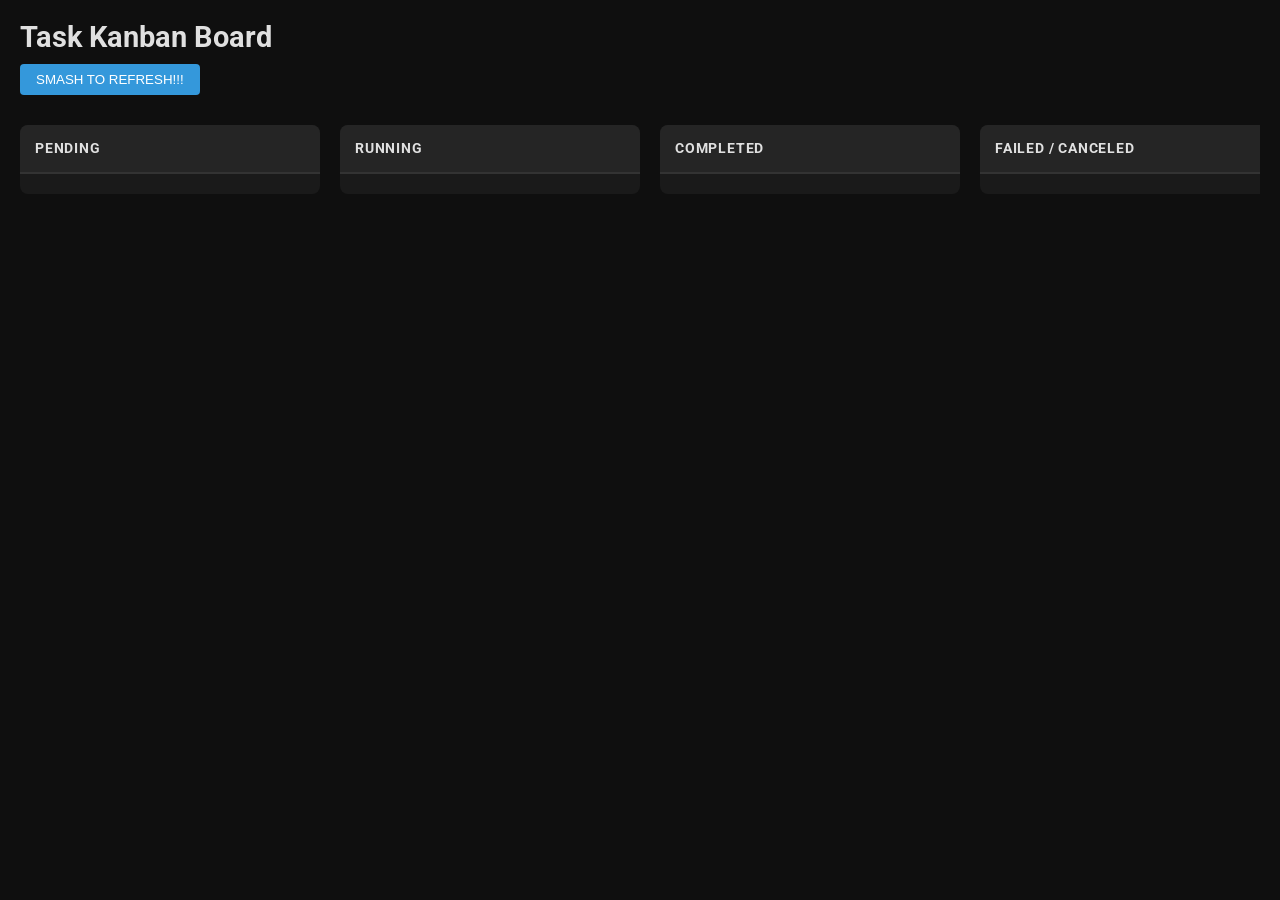
==== g3lobster/static/board.html @ 7b5b7f4e "feat: add board route and improve agent status rendering - Add routes_board.py for board functionali" ====
<!doctype html>
<html lang="en">
  <head>
    <meta charset="utf-8" />
    <meta name="viewport" content="width=device-width, initial-scale=1" />
    <title>g3lobster Kanban Board</title>
    <link rel="preconnect" href="https://fonts.googleapis.com" />
    <link rel="preconnect" href="https://fonts.gstatic.com" crossorigin />
    <link
      href="https://fonts.googleapis.com/css2?family=Roboto:wght@400;500;700&family=Roboto+Mono:wght@400&display=swap"
      rel="stylesheet"
    />
    <link rel="stylesheet" href="/ui/css/zen.css" />
    <style>
      body {
        background: #0f0f0f;
        color: #e0e0e0;
        font-family: 'Roboto', sans-serif;
        margin: 0;
        padding: 20px;
      }
      .board {
        display: flex;
        gap: 20px;
        overflow-x: auto;
        padding-bottom: 20px;
      }
      .column {
        background: #1a1a1a;
        border-radius: 8px;
        min-width: 300px;
        max-width: 350px;
        display: flex;
        flex-direction: column;
        max-height: calc(100vh - 100px);
      }
      .column-header {
        padding: 15px;
        background: #252525;
        border-radius: 8px 8px 0 0;
        font-weight: 700;
        text-transform: uppercase;
        font-size: 0.9rem;
        letter-spacing: 0.05rem;
        border-bottom: 2px solid #333;
      }
      .task-list {
        padding: 10px;
        overflow-y: auto;
        flex-grow: 1;
      }
      .task-card {
        background: #2a2a2a;
        border-radius: 6px;
        padding: 12px;
        margin-bottom: 10px;
        border-left: 4px solid #444;
        box-shadow: 0 2px 4px rgba(0,0,0,0.2);
        cursor: pointer;
        transition: transform 0.1s;
      }
      .task-card:hover {
        transform: translateY(-2px);
        background: #333;
      }
      .task-prompt {
        font-size: 0.95rem;
        margin-bottom: 8px;
        line-height: 1.4;
      }
      .task-meta {
        font-size: 0.75rem;
        color: #888;
        display: flex;
        justify-content: space-between;
        align-items: center;
      }
      .agent-tag {
        background: #3d3d3d;
        color: #ccc;
        padding: 2px 6px;
        border-radius: 4px;
        font-family: 'Roboto Mono', monospace;
      }

      /* Status colors */
      .status-pending { border-left-color: #f1c40f; }
      .status-running { border-left-color: #3498db; }
      .status-completed { border-left-color: #2ecc71; }
      .status-failed { border-left-color: #e74c3c; }
      .status-canceled { border-left-color: #95a5a6; }

      header {
        margin-bottom: 30px;
      }
      h1 {
        margin: 0;
        font-size: 1.8rem;
      }
      .refresh-btn {
        background: #3498db;
        color: white;
        border: none;
        padding: 8px 16px;
        border-radius: 4px;
        cursor: pointer;
        font-weight: 500;
        margin-top: 10px;
      }
      .refresh-btn:hover { background: #2980b9; }
    </style>
  </head>
  <body>
    <header>
      <h1>Task Kanban Board</h1>
      <button class="refresh-btn" onclick="fetchTasks()">SMASH TO REFRESH!!!</button>
    </header>

    <div class="board">
      <div class="column" id="col-pending">
        <div class="column-header">Pending</div>
        <div class="task-list"></div>
      </div>
      <div class="column" id="col-running">
        <div class="column-header">Running</div>
        <div class="task-list"></div>
      </div>
      <div class="column" id="col-completed">
        <div class="column-header">Completed</div>
        <div class="task-list"></div>
      </div>
      <div class="column" id="col-terminal">
        <div class="column-header">Failed / Canceled</div>
        <div class="task-list"></div>
      </div>
    </div>

    <script>
      async function fetchTasks() {
        try {
          // Get the API key from some standard place if possible, 
          // but for /ui it should be exempt if configured.
          const response = await fetch('/board/tasks');
          if (!response.ok) throw new Error('SMASH FAILED: ' + response.statusText);
          const data = await response.json();
          renderBoard(data.tasks);
        } catch (err) {
          console.error(err);
          alert(err.message);
        }
      }

      function renderBoard(tasks) {
        const cols = {
          pending: document.querySelector('#col-pending .task-list'),
          running: document.querySelector('#col-running .task-list'),
          completed: document.querySelector('#col-completed .task-list'),
          terminal: document.querySelector('#col-terminal .task-list')
        };

        // Clear columns
        Object.values(cols).forEach(el => el.innerHTML = '');

        tasks.forEach(task => {
          const card = document.createElement('div');
          card.className = `task-card status-${task.status}`;
          
          let targetCol = cols.terminal;
          if (task.status === 'pending') targetCol = cols.pending;
          else if (task.status === 'running') targetCol = cols.running;
          else if (task.status === 'completed') targetCol = cols.completed;

          card.innerHTML = `
            <div class="task-prompt">${escapeHtml(task.prompt)}</div>
            <div class="task-meta">
              <span class="agent-tag">${task.agent_id || 'unknown'}</span>
              <span>${new Date(task.created_at * 1000).toLocaleTimeString()}</span>
            </div>
          `;
          targetCol.appendChild(card);
        });
      }

      function escapeHtml(text) {
        const div = document.createElement('div');
        div.textContent = text;
        return div.innerHTML;
      }

      fetchTasks();
      // Auto-refresh every 5 seconds
      setInterval(fetchTasks, 5000);
    </script>
  </body>
</html>
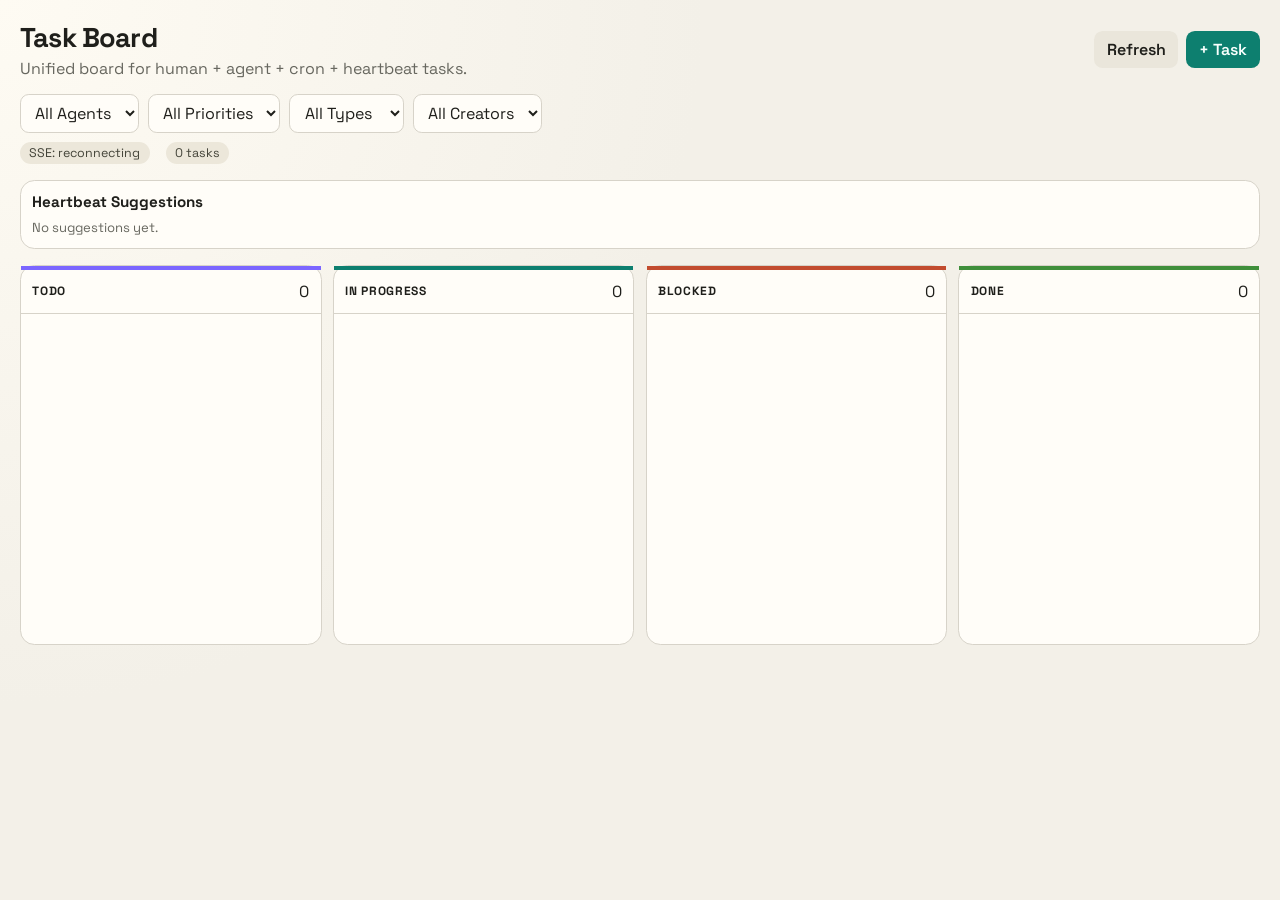
==== commit 05a7fbee: "legion(smash): impl: feat: combined agent task board with CRUD a... #182 - g3lobster/board/store.py " ====
--- a/g3lobster/static/board.html
+++ b/g3lobster/static/board.html
@@ -3,193 +3,809 @@
   <head>
     <meta charset="utf-8" />
     <meta name="viewport" content="width=device-width, initial-scale=1" />
-    <title>g3lobster Kanban Board</title>
+    <title>g3lobster Task Board</title>
     <link rel="preconnect" href="https://fonts.googleapis.com" />
     <link rel="preconnect" href="https://fonts.gstatic.com" crossorigin />
-    <link
-      href="https://fonts.googleapis.com/css2?family=Roboto:wght@400;500;700&family=Roboto+Mono:wght@400&display=swap"
-      rel="stylesheet"
-    />
-    <link rel="stylesheet" href="/ui/css/zen.css" />
+    <link href="https://fonts.googleapis.com/css2?family=Space+Grotesk:wght@400;500;700&family=IBM+Plex+Mono:wght@400;500&display=swap" rel="stylesheet" />
     <style>
+      :root {
+        --bg: #f3f0e8;
+        --panel: #fffdf8;
+        --ink: #1f1f1b;
+        --muted: #67675f;
+        --line: #d7d3c9;
+        --accent: #0d7f6f;
+        --todo: #7b66ff;
+        --doing: #0d7f6f;
+        --blocked: #c24c2f;
+        --done: #3f8f3b;
+        --critical: #b12b16;
+        --high: #c26700;
+        --normal: #0d7f6f;
+        --low: #4d7a86;
+      }
+
+      * {
+        box-sizing: border-box;
+      }
+
       body {
-        background: #0f0f0f;
-        color: #e0e0e0;
-        font-family: 'Roboto', sans-serif;
         margin: 0;
-        padding: 20px;
-      }
+        min-height: 100vh;
+        background: radial-gradient(circle at top left, #fefbf3, var(--bg) 45%);
+        color: var(--ink);
+        font-family: "Space Grotesk", sans-serif;
+        padding: 1.25rem;
+      }
+
+      .topbar {
+        display: flex;
+        align-items: center;
+        justify-content: space-between;
+        gap: 1rem;
+        flex-wrap: wrap;
+      }
+
+      .title h1 {
+        margin: 0;
+        font-size: 1.7rem;
+        letter-spacing: -0.03em;
+      }
+
+      .title p {
+        margin: 0.2rem 0 0;
+        color: var(--muted);
+      }
+
+      .actions {
+        display: flex;
+        gap: 0.5rem;
+        flex-wrap: wrap;
+      }
+
+      button,
+      select,
+      input {
+        font: inherit;
+      }
+
+      select,
+      input {
+        border: 1px solid var(--line);
+        background: var(--panel);
+        color: var(--ink);
+        border-radius: 0.55rem;
+        padding: 0.45rem 0.65rem;
+      }
+
+      button {
+        border: 0;
+        border-radius: 0.55rem;
+        padding: 0.52rem 0.8rem;
+        font-weight: 600;
+        cursor: pointer;
+      }
+
+      .btn-primary {
+        background: var(--accent);
+        color: #f8fffd;
+      }
+
+      .btn-subtle {
+        background: #eae6db;
+        color: var(--ink);
+      }
+
+      .filters {
+        margin-top: 0.9rem;
+        display: flex;
+        gap: 0.55rem;
+        flex-wrap: wrap;
+      }
+
+      .pill {
+        display: inline-flex;
+        align-items: center;
+        gap: 0.4rem;
+        border-radius: 999px;
+        background: #ece7da;
+        color: #434338;
+        padding: 0.18rem 0.58rem;
+        font-size: 0.78rem;
+      }
+
+      .meta-row {
+        display: flex;
+        gap: 1rem;
+        margin-top: 0.55rem;
+        color: var(--muted);
+        font-size: 0.83rem;
+      }
+
+      .suggestions {
+        margin-top: 1rem;
+        background: var(--panel);
+        border: 1px solid var(--line);
+        border-radius: 0.9rem;
+        padding: 0.7rem;
+      }
+
+      .suggestions h2 {
+        margin: 0;
+        font-size: 0.95rem;
+      }
+
+      .suggestion-list {
+        margin-top: 0.55rem;
+        display: grid;
+        grid-template-columns: repeat(auto-fill, minmax(230px, 1fr));
+        gap: 0.55rem;
+      }
+
+      .suggestion-card {
+        border: 1px solid var(--line);
+        border-radius: 0.65rem;
+        background: #fffcf6;
+        padding: 0.5rem;
+      }
+
+      .suggestion-card strong {
+        display: block;
+        font-size: 0.8rem;
+        margin-bottom: 0.24rem;
+      }
+
       .board {
-        display: flex;
-        gap: 20px;
-        overflow-x: auto;
-        padding-bottom: 20px;
-      }
+        margin-top: 1rem;
+        display: grid;
+        gap: 0.7rem;
+        grid-template-columns: repeat(4, minmax(250px, 1fr));
+        align-items: start;
+      }
+
       .column {
-        background: #1a1a1a;
-        border-radius: 8px;
-        min-width: 300px;
-        max-width: 350px;
+        background: var(--panel);
+        border: 1px solid var(--line);
+        border-radius: 0.9rem;
+        min-height: 380px;
         display: flex;
         flex-direction: column;
-        max-height: calc(100vh - 100px);
-      }
+      }
+
       .column-header {
-        padding: 15px;
-        background: #252525;
-        border-radius: 8px 8px 0 0;
-        font-weight: 700;
+        padding: 0.7rem;
+        border-bottom: 1px solid var(--line);
+        display: flex;
+        align-items: center;
+        justify-content: space-between;
+      }
+
+      .column-header strong {
+        letter-spacing: 0.06em;
         text-transform: uppercase;
-        font-size: 0.9rem;
-        letter-spacing: 0.05rem;
-        border-bottom: 2px solid #333;
-      }
+        font-size: 0.75rem;
+      }
+
+      .column[data-status="todo"] .column-header {
+        border-top: 4px solid var(--todo);
+      }
+
+      .column[data-status="in_progress"] .column-header {
+        border-top: 4px solid var(--doing);
+      }
+
+      .column[data-status="blocked"] .column-header {
+        border-top: 4px solid var(--blocked);
+      }
+
+      .column[data-status="done"] .column-header {
+        border-top: 4px solid var(--done);
+      }
+
       .task-list {
-        padding: 10px;
-        overflow-y: auto;
-        flex-grow: 1;
-      }
+        padding: 0.55rem;
+        display: grid;
+        gap: 0.55rem;
+        align-content: start;
+      }
+
       .task-card {
-        background: #2a2a2a;
-        border-radius: 6px;
-        padding: 12px;
-        margin-bottom: 10px;
-        border-left: 4px solid #444;
-        box-shadow: 0 2px 4px rgba(0,0,0,0.2);
-        cursor: pointer;
-        transition: transform 0.1s;
-      }
-      .task-card:hover {
-        transform: translateY(-2px);
-        background: #333;
-      }
-      .task-prompt {
-        font-size: 0.95rem;
-        margin-bottom: 8px;
-        line-height: 1.4;
-      }
+        border: 1px solid #d4d0c4;
+        border-radius: 0.75rem;
+        padding: 0.55rem;
+        background: #fff;
+        cursor: grab;
+      }
+
+      .task-card.dragging {
+        opacity: 0.35;
+      }
+
+      .task-title {
+        margin: 0;
+        font-weight: 600;
+        line-height: 1.3;
+      }
+
+      .task-badges {
+        margin-top: 0.42rem;
+        display: flex;
+        flex-wrap: wrap;
+        gap: 0.28rem;
+      }
+
+      .badge {
+        border-radius: 999px;
+        font-size: 0.7rem;
+        padding: 0.13rem 0.45rem;
+      }
+
+      .badge-priority-low { background: rgba(77, 122, 134, 0.16); color: var(--low); }
+      .badge-priority-normal { background: rgba(13, 127, 111, 0.14); color: var(--normal); }
+      .badge-priority-high { background: rgba(194, 103, 0, 0.16); color: var(--high); }
+      .badge-priority-critical { background: rgba(177, 43, 22, 0.16); color: var(--critical); }
+      .badge-created { background: #ede8dc; color: #595949; }
+      .badge-agent { background: #e8f0ea; color: #385142; font-family: "IBM Plex Mono", monospace; }
+
       .task-meta {
-        font-size: 0.75rem;
-        color: #888;
-        display: flex;
-        justify-content: space-between;
+        margin-top: 0.45rem;
+        color: var(--muted);
+        font-size: 0.72rem;
+      }
+
+      .task-actions {
+        margin-top: 0.45rem;
+        display: flex;
+        gap: 0.35rem;
+      }
+
+      .task-actions button {
+        flex: 1;
+        font-size: 0.72rem;
+        padding: 0.35rem 0.4rem;
+      }
+
+      .empty {
+        margin: 0;
+        color: var(--muted);
+        font-size: 0.82rem;
+      }
+
+      .modal {
+        position: fixed;
+        inset: 0;
+        display: none;
         align-items: center;
-      }
-      .agent-tag {
-        background: #3d3d3d;
-        color: #ccc;
-        padding: 2px 6px;
-        border-radius: 4px;
-        font-family: 'Roboto Mono', monospace;
-      }
-
-      /* Status colors */
-      .status-pending { border-left-color: #f1c40f; }
-      .status-running { border-left-color: #3498db; }
-      .status-completed { border-left-color: #2ecc71; }
-      .status-failed { border-left-color: #e74c3c; }
-      .status-canceled { border-left-color: #95a5a6; }
-
-      header {
-        margin-bottom: 30px;
-      }
-      h1 {
-        margin: 0;
-        font-size: 1.8rem;
-      }
-      .refresh-btn {
-        background: #3498db;
-        color: white;
-        border: none;
-        padding: 8px 16px;
-        border-radius: 4px;
-        cursor: pointer;
-        font-weight: 500;
-        margin-top: 10px;
-      }
-      .refresh-btn:hover { background: #2980b9; }
+        justify-content: center;
+        background: rgba(30, 30, 24, 0.48);
+        padding: 1rem;
+      }
+
+      .modal.open {
+        display: flex;
+      }
+
+      .modal-card {
+        width: min(520px, 100%);
+        background: var(--panel);
+        border: 1px solid var(--line);
+        border-radius: 0.85rem;
+        padding: 0.9rem;
+      }
+
+      .modal-card h3 {
+        margin: 0 0 0.65rem;
+      }
+
+      .form-grid {
+        display: grid;
+        grid-template-columns: repeat(2, minmax(0, 1fr));
+        gap: 0.55rem;
+      }
+
+      .form-grid .field-full {
+        grid-column: 1 / -1;
+      }
+
+      .form-actions {
+        margin-top: 0.7rem;
+        display: flex;
+        justify-content: flex-end;
+        gap: 0.55rem;
+      }
+
+      @media (max-width: 1100px) {
+        .board {
+          grid-template-columns: repeat(2, minmax(250px, 1fr));
+        }
+      }
+
+      @media (max-width: 760px) {
+        body {
+          padding: 0.85rem;
+        }
+
+        .board {
+          grid-template-columns: 1fr;
+        }
+
+        .form-grid {
+          grid-template-columns: 1fr;
+        }
+      }
     </style>
   </head>
   <body>
-    <header>
-      <h1>Task Kanban Board</h1>
-      <button class="refresh-btn" onclick="fetchTasks()">SMASH TO REFRESH!!!</button>
+    <header class="topbar">
+      <div class="title">
+        <h1>Task Board</h1>
+        <p>Unified board for human + agent + cron + heartbeat tasks.</p>
+      </div>
+      <div class="actions">
+        <button id="refresh-btn" class="btn-subtle" type="button">Refresh</button>
+        <button id="add-task-btn" class="btn-primary" type="button">+ Task</button>
+      </div>
     </header>
 
-    <div class="board">
-      <div class="column" id="col-pending">
-        <div class="column-header">Pending</div>
-        <div class="task-list"></div>
+    <section class="filters">
+      <select id="filter-agent">
+        <option value="">All Agents</option>
+      </select>
+      <select id="filter-priority">
+        <option value="">All Priorities</option>
+        <option value="critical">Critical</option>
+        <option value="high">High</option>
+        <option value="normal">Normal</option>
+        <option value="low">Low</option>
+      </select>
+      <select id="filter-type">
+        <option value="">All Types</option>
+        <option value="bug">Bug</option>
+        <option value="feature">Feature</option>
+        <option value="chore">Chore</option>
+        <option value="research">Research</option>
+        <option value="reminder">Reminder</option>
+      </select>
+      <select id="filter-created-by">
+        <option value="">All Creators</option>
+        <option value="human">Human</option>
+        <option value="agent">Agent</option>
+        <option value="cron">Cron</option>
+        <option value="heartbeat">Heartbeat</option>
+      </select>
+    </section>
+
+    <div class="meta-row">
+      <span id="live-status" class="pill">SSE: connecting</span>
+      <span id="task-count" class="pill">0 tasks</span>
+    </div>
+
+    <section class="suggestions">
+      <h2>Heartbeat Suggestions</h2>
+      <div id="suggestion-list" class="suggestion-list">
+        <p class="empty">No suggestions yet.</p>
       </div>
-      <div class="column" id="col-running">
-        <div class="column-header">Running</div>
-        <div class="task-list"></div>
-      </div>
-      <div class="column" id="col-completed">
-        <div class="column-header">Completed</div>
-        <div class="task-list"></div>
-      </div>
-      <div class="column" id="col-terminal">
-        <div class="column-header">Failed / Canceled</div>
-        <div class="task-list"></div>
-      </div>
+    </section>
+
+    <main class="board" id="board">
+      <section class="column" data-status="todo">
+        <div class="column-header"><strong>Todo</strong><span id="count-todo">0</span></div>
+        <div class="task-list" id="list-todo"></div>
+      </section>
+      <section class="column" data-status="in_progress">
+        <div class="column-header"><strong>In Progress</strong><span id="count-in_progress">0</span></div>
+        <div class="task-list" id="list-in_progress"></div>
+      </section>
+      <section class="column" data-status="blocked">
+        <div class="column-header"><strong>Blocked</strong><span id="count-blocked">0</span></div>
+        <div class="task-list" id="list-blocked"></div>
+      </section>
+      <section class="column" data-status="done">
+        <div class="column-header"><strong>Done</strong><span id="count-done">0</span></div>
+        <div class="task-list" id="list-done"></div>
+      </section>
+    </main>
+
+    <div id="task-modal" class="modal" role="dialog" aria-modal="true" aria-labelledby="modal-title">
+      <form id="task-form" class="modal-card">
+        <h3 id="modal-title">Create Task</h3>
+        <div class="form-grid">
+          <div class="field-full">
+            <label for="task-title">Title</label>
+            <input id="task-title" name="title" required />
+          </div>
+          <div>
+            <label for="task-type">Type</label>
+            <select id="task-type" name="type">
+              <option value="chore">chore</option>
+              <option value="feature">feature</option>
+              <option value="bug">bug</option>
+              <option value="research">research</option>
+              <option value="reminder">reminder</option>
+            </select>
+          </div>
+          <div>
+            <label for="task-priority">Priority</label>
+            <select id="task-priority" name="priority">
+              <option value="normal">normal</option>
+              <option value="high">high</option>
+              <option value="critical">critical</option>
+              <option value="low">low</option>
+            </select>
+          </div>
+          <div>
+            <label for="task-agent">Agent ID</label>
+            <input id="task-agent" name="agent_id" placeholder="concierge" />
+          </div>
+          <div>
+            <label for="task-created-by">Created By</label>
+            <select id="task-created-by" name="created_by">
+              <option value="human">human</option>
+              <option value="agent">agent</option>
+              <option value="cron">cron</option>
+              <option value="heartbeat">heartbeat</option>
+            </select>
+          </div>
+        </div>
+        <div class="form-actions">
+          <button type="button" class="btn-subtle" id="cancel-task-btn">Cancel</button>
+          <button type="submit" class="btn-primary">Create</button>
+        </div>
+      </form>
     </div>
 
     <script>
-      async function fetchTasks() {
-        try {
-          // Get the API key from some standard place if possible, 
-          // but for /ui it should be exempt if configured.
-          const response = await fetch('/board/tasks');
-          if (!response.ok) throw new Error('SMASH FAILED: ' + response.statusText);
-          const data = await response.json();
-          renderBoard(data.tasks);
-        } catch (err) {
-          console.error(err);
-          alert(err.message);
-        }
-      }
-
-      function renderBoard(tasks) {
-        const cols = {
-          pending: document.querySelector('#col-pending .task-list'),
-          running: document.querySelector('#col-running .task-list'),
-          completed: document.querySelector('#col-completed .task-list'),
-          terminal: document.querySelector('#col-terminal .task-list')
+      const state = {
+        tasks: [],
+        suggestions: [],
+        filters: {
+          agent_id: "",
+          priority: "",
+          type: "",
+          created_by: "",
+        },
+        eventSource: null,
+      };
+
+      const statusBuckets = ["todo", "in_progress", "blocked", "done"];
+
+      function escapeHtml(value) {
+        return String(value ?? "")
+          .replace(/&/g, "&amp;")
+          .replace(/</g, "&lt;")
+          .replace(/>/g, "&gt;")
+          .replace(/\"/g, "&quot;")
+          .replace(/'/g, "&#039;");
+      }
+
+      async function request(path, options = {}) {
+        const response = await fetch(path, {
+          ...options,
+          headers: {
+            "Content-Type": "application/json",
+            ...(options.headers || {}),
+          },
+        });
+        if (!response.ok) {
+          let detail = `${response.status} ${response.statusText}`;
+          try {
+            const payload = await response.json();
+            if (payload?.detail) {
+              detail = typeof payload.detail === "string" ? payload.detail : JSON.stringify(payload.detail);
+            }
+          } catch (_err) {
+            // ignore
+          }
+          throw new Error(detail);
+        }
+        if (response.status === 204) {
+          return null;
+        }
+        return response.json();
+      }
+
+      function buildTaskQuery() {
+        const params = new URLSearchParams();
+        params.set("limit", "500");
+        for (const [key, value] of Object.entries(state.filters)) {
+          if (value) {
+            params.set(key, value);
+          }
+        }
+        return params.toString();
+      }
+
+      async function loadTasks() {
+        const payload = await request(`/board/tasks?${buildTaskQuery()}`);
+        state.tasks = Array.isArray(payload.tasks) ? payload.tasks : [];
+        renderFilters();
+        renderBoard();
+      }
+
+      function renderFilters() {
+        const agentSelect = document.getElementById("filter-agent");
+        const selected = state.filters.agent_id;
+        const currentValues = new Set(
+          Array.from(agentSelect.options)
+            .map((opt) => opt.value)
+            .filter(Boolean)
+        );
+        for (const task of state.tasks) {
+          const agent = String(task.agent_id || "").trim();
+          if (agent && !currentValues.has(agent)) {
+            currentValues.add(agent);
+            const option = document.createElement("option");
+            option.value = agent;
+            option.textContent = agent;
+            agentSelect.appendChild(option);
+          }
+        }
+        agentSelect.value = selected;
+      }
+
+      function relativeTime(iso) {
+        const ts = Date.parse(iso || "");
+        if (!Number.isFinite(ts)) {
+          return "unknown";
+        }
+        const deltaS = Math.max(0, Math.floor((Date.now() - ts) / 1000));
+        if (deltaS < 60) return `${deltaS}s ago`;
+        if (deltaS < 3600) return `${Math.floor(deltaS / 60)}m ago`;
+        if (deltaS < 86400) return `${Math.floor(deltaS / 3600)}h ago`;
+        return `${Math.floor(deltaS / 86400)}d ago`;
+      }
+
+      function createTaskCard(task) {
+        const card = document.createElement("article");
+        card.className = "task-card";
+        card.draggable = true;
+        card.dataset.taskId = task.id;
+
+        card.addEventListener("dragstart", () => {
+          card.classList.add("dragging");
+        });
+
+        card.addEventListener("dragend", () => {
+          card.classList.remove("dragging");
+        });
+
+        card.innerHTML = `
+          <p class="task-title">${escapeHtml(task.title)}</p>
+          <div class="task-badges">
+            <span class="badge badge-priority-${escapeHtml(task.priority || "normal")}">${escapeHtml(task.priority || "normal")}</span>
+            <span class="badge">${escapeHtml(task.type || "chore")}</span>
+            <span class="badge badge-agent">${escapeHtml(task.agent_id || "unassigned")}</span>
+            <span class="badge badge-created">${escapeHtml(task.created_by || "human")}</span>
+          </div>
+          <div class="task-meta">updated ${escapeHtml(relativeTime(task.updated_at))}</div>
+          <div class="task-actions">
+            ${task.status !== "done" ? `<button class="btn-subtle" data-action="done" data-task-id="${escapeHtml(task.id)}">Complete</button>` : ""}
+            <button class="btn-subtle" data-action="edit" data-task-id="${escapeHtml(task.id)}">Edit</button>
+            <button class="btn-subtle" data-action="delete" data-task-id="${escapeHtml(task.id)}">Delete</button>
+          </div>
+        `;
+        return card;
+      }
+
+      function renderBoard() {
+        const grouped = { todo: [], in_progress: [], blocked: [], done: [] };
+        for (const task of state.tasks) {
+          const status = statusBuckets.includes(task.status) ? task.status : "todo";
+          grouped[status].push(task);
+        }
+
+        for (const status of statusBuckets) {
+          const list = document.getElementById(`list-${status}`);
+          const count = document.getElementById(`count-${status}`);
+          count.textContent = String(grouped[status].length);
+          list.innerHTML = "";
+          if (!grouped[status].length) {
+            list.innerHTML = `<p class="empty">No tasks</p>`;
+            continue;
+          }
+          grouped[status]
+            .sort((a, b) => Date.parse(b.updated_at || "") - Date.parse(a.updated_at || ""))
+            .forEach((task) => list.appendChild(createTaskCard(task)));
+        }
+
+        document.getElementById("task-count").textContent = `${state.tasks.length} tasks`;
+      }
+
+      function renderSuggestions() {
+        const list = document.getElementById("suggestion-list");
+        if (!state.suggestions.length) {
+          list.innerHTML = '<p class="empty">No suggestions yet.</p>';
+          return;
+        }
+        list.innerHTML = state.suggestions
+          .slice(0, 12)
+          .map(
+            (item) => `
+              <article class="suggestion-card">
+                <strong>${escapeHtml(item.agent_id || "agent")}: ${escapeHtml(item.kind || "note")}</strong>
+                <div>${escapeHtml(item.message || "")}</div>
+              </article>
+            `
+          )
+          .join("");
+      }
+
+      async function updateTask(taskId, payload) {
+        await request(`/tasks/${encodeURIComponent(taskId)}`, {
+          method: "PUT",
+          body: JSON.stringify(payload),
+        });
+      }
+
+      async function completeTask(taskId) {
+        await request(`/tasks/${encodeURIComponent(taskId)}/complete`, {
+          method: "POST",
+          body: JSON.stringify({}),
+        });
+      }
+
+      async function deleteTask(taskId) {
+        await request(`/tasks/${encodeURIComponent(taskId)}`, { method: "DELETE" });
+      }
+
+      function wireColumnDnD() {
+        document.querySelectorAll(".column").forEach((column) => {
+          const status = column.dataset.status;
+          column.addEventListener("dragover", (event) => {
+            event.preventDefault();
+          });
+          column.addEventListener("drop", async (event) => {
+            event.preventDefault();
+            const card = document.querySelector(".task-card.dragging");
+            if (!card) return;
+            const taskId = card.dataset.taskId;
+            if (!taskId) return;
+            try {
+              await updateTask(taskId, { status });
+              await loadTasks();
+            } catch (err) {
+              alert(err instanceof Error ? err.message : String(err));
+            }
+          });
+        });
+      }
+
+      function wireActions() {
+        document.body.addEventListener("click", async (event) => {
+          const target = event.target;
+          if (!(target instanceof HTMLElement)) return;
+          const action = target.dataset.action;
+          const taskId = target.dataset.taskId;
+          if (!action || !taskId) return;
+
+          try {
+            if (action === "done") {
+              await completeTask(taskId);
+            } else if (action === "delete") {
+              await deleteTask(taskId);
+            } else if (action === "edit") {
+              const current = state.tasks.find((item) => item.id === taskId);
+              if (!current) return;
+              const nextTitle = window.prompt("Edit task title", current.title || "");
+              if (!nextTitle || !nextTitle.trim()) return;
+              await updateTask(taskId, { title: nextTitle.trim() });
+            }
+            await loadTasks();
+          } catch (err) {
+            alert(err instanceof Error ? err.message : String(err));
+          }
+        });
+      }
+
+      function connectStream() {
+        if (state.eventSource) {
+          state.eventSource.close();
+        }
+        const pill = document.getElementById("live-status");
+        const source = new EventSource("/board/stream");
+        state.eventSource = source;
+
+        source.onopen = () => {
+          pill.textContent = "SSE: connected";
         };
 
-        // Clear columns
-        Object.values(cols).forEach(el => el.innerHTML = '');
-
-        tasks.forEach(task => {
-          const card = document.createElement('div');
-          card.className = `task-card status-${task.status}`;
-          
-          let targetCol = cols.terminal;
-          if (task.status === 'pending') targetCol = cols.pending;
-          else if (task.status === 'running') targetCol = cols.running;
-          else if (task.status === 'completed') targetCol = cols.completed;
-
-          card.innerHTML = `
-            <div class="task-prompt">${escapeHtml(task.prompt)}</div>
-            <div class="task-meta">
-              <span class="agent-tag">${task.agent_id || 'unknown'}</span>
-              <span>${new Date(task.created_at * 1000).toLocaleTimeString()}</span>
-            </div>
-          `;
-          targetCol.appendChild(card);
-        });
-      }
-
-      function escapeHtml(text) {
-        const div = document.createElement('div');
-        div.textContent = text;
-        return div.innerHTML;
-      }
-
-      fetchTasks();
-      // Auto-refresh every 5 seconds
-      setInterval(fetchTasks, 5000);
+        source.onerror = () => {
+          pill.textContent = "SSE: reconnecting";
+        };
+
+        source.onmessage = (message) => {
+          try {
+            const payload = JSON.parse(message.data);
+            if (!payload || typeof payload !== "object") return;
+            if (payload.type === "heartbeat_review") {
+              const suggestions = Array.isArray(payload.suggestions) ? payload.suggestions : [];
+              const stamped = suggestions.map((item) => ({
+                ...item,
+                agent_id: payload.agent_id,
+                seen_at: payload.timestamp,
+              }));
+              state.suggestions = [...stamped, ...state.suggestions].slice(0, 40);
+              renderSuggestions();
+              return;
+            }
+            if (String(payload.type || "").startsWith("board_task_")) {
+              loadTasks();
+            }
+          } catch (_err) {
+            // ignore malformed events
+          }
+        };
+      }
+
+      function wireFilters() {
+        const mapping = {
+          "filter-agent": "agent_id",
+          "filter-priority": "priority",
+          "filter-type": "type",
+          "filter-created-by": "created_by",
+        };
+        for (const [id, key] of Object.entries(mapping)) {
+          const node = document.getElementById(id);
+          node.addEventListener("change", () => {
+            state.filters[key] = node.value || "";
+            loadTasks();
+          });
+        }
+      }
+
+      function wireModal() {
+        const modal = document.getElementById("task-modal");
+        const form = document.getElementById("task-form");
+        document.getElementById("add-task-btn").addEventListener("click", () => {
+          modal.classList.add("open");
+        });
+        document.getElementById("cancel-task-btn").addEventListener("click", () => {
+          modal.classList.remove("open");
+        });
+        modal.addEventListener("click", (event) => {
+          if (event.target === modal) {
+            modal.classList.remove("open");
+          }
+        });
+
+        form.addEventListener("submit", async (event) => {
+          event.preventDefault();
+          const data = new FormData(form);
+          const payload = {
+            title: String(data.get("title") || "").trim(),
+            type: String(data.get("type") || "chore"),
+            priority: String(data.get("priority") || "normal"),
+            agent_id: String(data.get("agent_id") || "").trim() || null,
+            created_by: String(data.get("created_by") || "human"),
+            metadata: {},
+          };
+          if (!payload.title) {
+            alert("Title is required");
+            return;
+          }
+          try {
+            await request("/tasks", { method: "POST", body: JSON.stringify(payload) });
+            form.reset();
+            modal.classList.remove("open");
+            await loadTasks();
+          } catch (err) {
+            alert(err instanceof Error ? err.message : String(err));
+          }
+        });
+      }
+
+      async function init() {
+        wireFilters();
+        wireColumnDnD();
+        wireActions();
+        wireModal();
+        document.getElementById("refresh-btn").addEventListener("click", () => loadTasks());
+        connectStream();
+        await loadTasks();
+        renderSuggestions();
+      }
+
+      init();
     </script>
   </body>
 </html>
